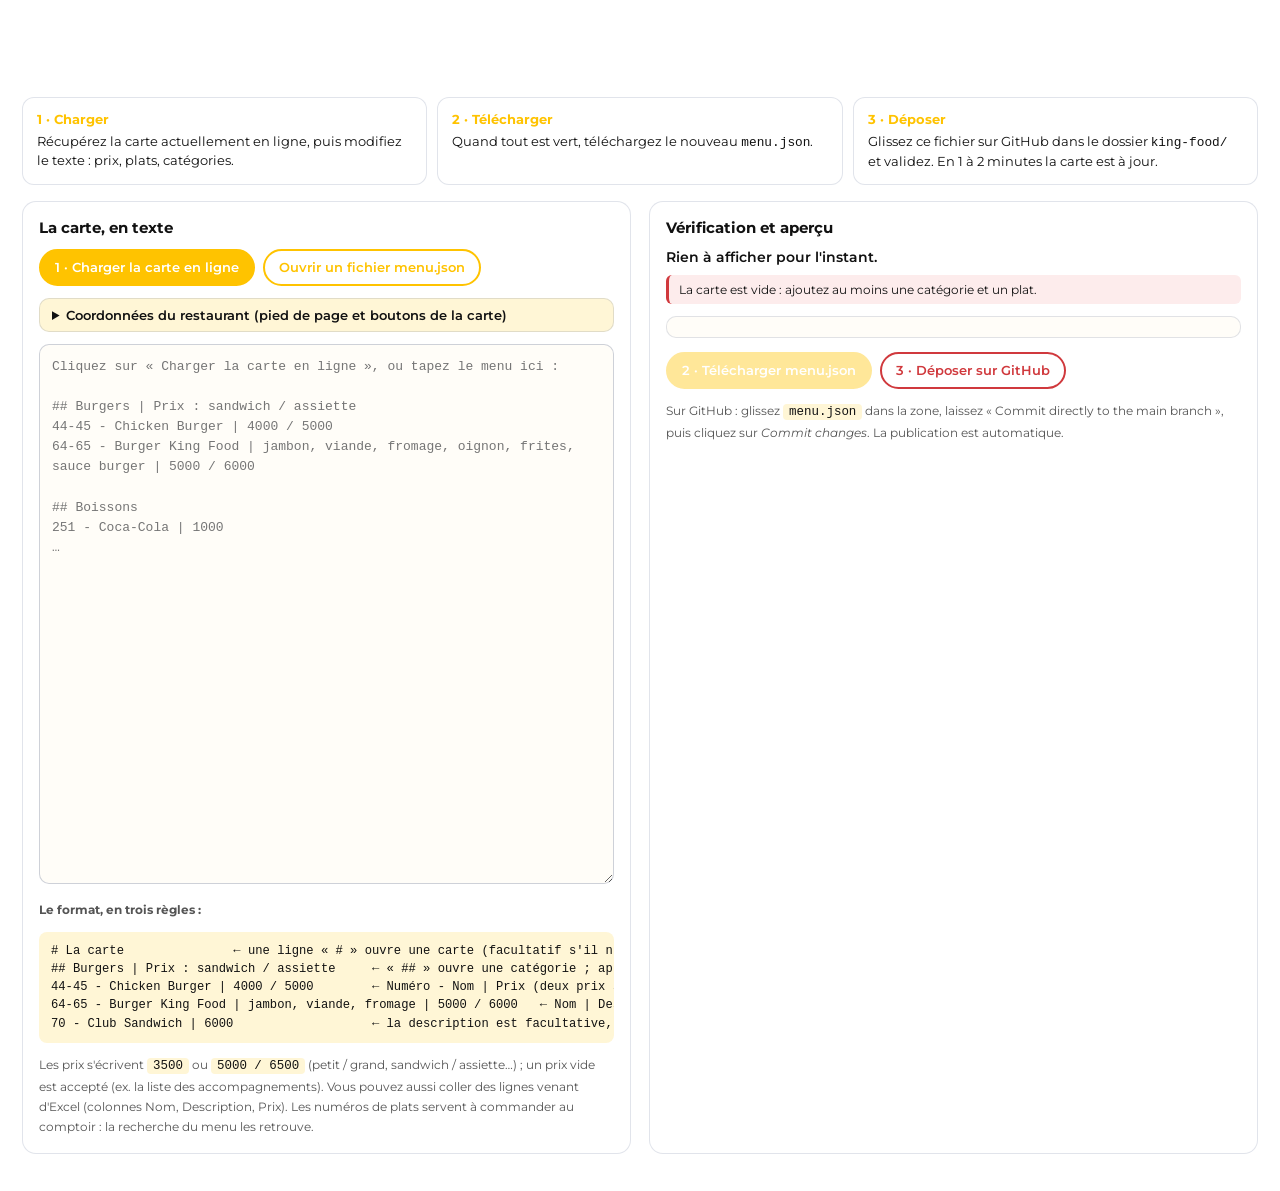
==== outils/importer-carte.html @ 0600dcc7 "KING FOOD : menu par code QR permanent, mis à jour via menu.json Le QR encode définitivement https:/" ====
<!DOCTYPE html>
<html lang="fr">
<head>
<meta charset="UTF-8">
<meta name="viewport" content="width=device-width, initial-scale=1">
<title>Mettre la carte à jour — KING FOOD</title>
<meta name="robots" content="noindex,nofollow">
<link rel="preconnect" href="https://fonts.googleapis.com">
<link rel="preconnect" href="https://fonts.gstatic.com" crossorigin>
<link href="https://fonts.googleapis.com/css2?family=Montserrat:wght@400;600;700;800&display=swap" rel="stylesheet">
<link rel="stylesheet" href="../identite.css">
<link rel="icon" href="../icone-192.png">
<style>
:root{--blue-900:var(--kf-primaire-fonce);--blue:var(--kf-primaire);--red:var(--kf-accent);--cream:var(--kf-fond);--sand:var(--kf-fond-doux);--ink:var(--kf-texte);--ink-soft:var(--kf-texte-doux);--ok:#1B7F4B}
*{box-sizing:border-box}
body{margin:0;font-family:var(--kf-police-texte);background:var(--cream);color:var(--ink)}
header{background:var(--blue-900);color:#fff;padding:18px 22px}
header h1{margin:0;font-size:1.15rem}
header p{margin:6px 0 0;font-size:.84rem;opacity:.85}
header a{color:#fff}
.etapes{display:grid;grid-template-columns:repeat(3,1fr);gap:10px;padding:16px 22px 0;max-width:1400px;margin:0 auto}
.etape{background:#fff;border-radius:12px;padding:12px 14px;font-size:.8rem;border:1px solid rgba(11,33,88,.12);line-height:1.5}
.etape b{display:block;color:var(--blue);margin-bottom:3px}
main{display:grid;grid-template-columns:1fr 1fr;gap:18px;padding:16px 22px 40px;max-width:1400px;margin:0 auto}
section,aside{background:#fff;border:1px solid rgba(11,33,88,.12);border-radius:14px;padding:16px;min-width:0}
h2{font-size:.95rem;margin:0 0 12px;color:var(--blue-900)}
.toolbar{display:flex;flex-wrap:wrap;gap:8px;margin-bottom:12px}
.btn{display:inline-flex;align-items:center;gap:6px;padding:9px 14px;border-radius:999px;border:2px solid var(--blue);background:#fff;color:var(--blue);font:inherit;font-size:.8rem;font-weight:600;cursor:pointer;text-decoration:none}
.btn.primary{background:var(--blue);color:#fff}
.btn.rouge{border-color:var(--red);color:var(--red)}
.btn:disabled,.btn[aria-disabled="true"]{opacity:.4;cursor:not-allowed;pointer-events:none}
textarea{width:100%;min-height:540px;font:13px/1.55 ui-monospace,Menlo,Consolas,monospace;padding:12px;border:1px solid rgba(11,33,88,.2);border-radius:10px;resize:vertical;background:#FFFDF8;color:var(--ink)}
textarea:focus{outline:2px solid var(--blue);outline-offset:1px}
details{margin-bottom:12px;border:1px solid rgba(11,33,88,.12);border-radius:10px;padding:8px 12px;background:var(--sand)}
summary{cursor:pointer;font-weight:600;font-size:.84rem}
.champs{display:grid;grid-template-columns:1fr 1fr;gap:8px;margin-top:10px}
.champs label{font-size:.7rem;color:var(--ink-soft);display:flex;flex-direction:column;gap:3px}
.champs input{font:inherit;font-size:.84rem;padding:7px 9px;border:1px solid rgba(11,33,88,.2);border-radius:8px;background:#fff}
.champs .large{grid-column:1 / -1}
.aide{font-size:.78rem;color:var(--ink-soft);margin-top:12px;line-height:1.6}
.aide code{background:var(--sand);padding:1px 6px;border-radius:4px;color:var(--ink);white-space:nowrap}
.aide pre{background:var(--sand);padding:10px 12px;border-radius:8px;overflow:auto;color:var(--ink);font-size:.76rem;line-height:1.5}
.stats{font-size:.86rem;font-weight:600;margin-bottom:10px}
.stats.ok{color:var(--ok)} .stats.ko{color:var(--red)}
.erreurs{margin:0 0 12px;padding:0;list-style:none;display:grid;gap:6px;max-height:180px;overflow:auto}
.erreurs li{background:#FDECEC;border-left:3px solid var(--red);padding:7px 10px;border-radius:6px;font-size:.78rem}
.apercu{max-height:520px;overflow:auto;border:1px solid rgba(11,33,88,.12);border-radius:10px;padding:10px 14px;font-size:.84rem;background:#FFFDF8}
.apercu h3{font-size:.92rem;margin:14px 0 6px;color:var(--blue-900);border-bottom:2px solid var(--red);padding-bottom:4px}
.apercu h4{font-size:.74rem;text-transform:uppercase;letter-spacing:.06em;margin:12px 0 6px;color:var(--blue)}
.apercu .it{display:flex;gap:10px;justify-content:space-between;padding:4px 0;border-bottom:1px dashed rgba(11,33,88,.12)}
.apercu .it small{display:block;color:var(--ink-soft);font-size:.73rem}
.apercu .px{white-space:nowrap;font-weight:600;color:var(--blue)}
.apercu .num{color:var(--ink-soft);font-weight:700;font-size:.74rem}
.apercu .note{margin:0 0 6px;font-size:.76rem;color:var(--ink-soft);font-style:italic}
.message{font-size:.8rem;padding:8px 12px;border-radius:8px;background:var(--sand);margin-bottom:10px;display:none}
.message.visible{display:block}
@media (max-width:900px){main,.etapes{grid-template-columns:1fr}textarea{min-height:320px}.apercu{max-height:360px}}
</style>
</head>
<body>

<header>
  <h1>Mettre la carte à jour — KING FOOD</h1>
  <p>Le code QR imprimé ne change jamais : il pointe vers <a href="../" target="_blank" rel="noopener">hospiceantonio.github.io/kingfood/</a>.
     Vous remplacez seulement le fichier <strong>menu.json</strong> et la nouvelle carte apparaît sur les téléphones.</p>
</header>

<div class="etapes">
  <div class="etape"><b>1 · Charger</b> Récupérez la carte actuellement en ligne, puis modifiez le texte : prix, plats, catégories.</div>
  <div class="etape"><b>2 · Télécharger</b> Quand tout est vert, téléchargez le nouveau <code>menu.json</code>.</div>
  <div class="etape"><b>3 · Déposer</b> Glissez ce fichier sur GitHub dans le dossier <code>king-food/</code> et validez. En 1 à 2 minutes la carte est à jour.</div>
</div>

<main>
  <section>
    <h2>La carte, en texte</h2>
    <div class="toolbar">
      <button type="button" class="btn primary" id="btnCharger">1 · Charger la carte en ligne</button>
      <label class="btn">Ouvrir un fichier menu.json<input type="file" id="fichier" accept=".json,application/json" hidden></label>
    </div>
    <div class="message" id="message"></div>

    <details id="infos">
      <summary>Coordonnées du restaurant (pied de page et boutons de la carte)</summary>
      <div class="champs">
        <label>Nom<input id="f-nom"></label>
        <label>Sous-titre<input id="f-sousTitre"></label>
        <label class="large">Adresse<input id="f-adresse"></label>
        <label>Téléphone du bouton « Appeler »<input id="f-telephone" placeholder="+229 01 96 96 96 93"></label>
        <label class="large">Tous les numéros affichés (texte libre)<input id="f-telephones" placeholder="Fidjrossè : +229 … — Akpakpa : +229 …"></label>
        <label>WhatsApp (chiffres seuls, avec 229)<input id="f-whatsapp" placeholder="2290166076999" inputmode="numeric"></label>
        <label>E-mail<input id="f-email" type="email"></label>
        <label>Horaires<input id="f-horaires"></label>
        <label class="large">Lien Google Maps<input id="f-maps"></label>
        <label class="large">Réseaux sociaux (texte libre)<input id="f-reseaux" placeholder="Facebook · Instagram · TikTok : KING FOOD COTONOU"></label>
        <label>Devise (après le prix)<input id="f-devise" placeholder="F"></label>
        <label class="large">Mention en bas de carte<input id="f-mention" placeholder="Prix en francs CFA, service compris"></label>
        <label>Date de la carte<input id="f-date" type="date"></label>
      </div>
    </details>

    <textarea id="texte" spellcheck="false" placeholder="Cliquez sur « Charger la carte en ligne », ou tapez le menu ici :

## Burgers | Prix : sandwich / assiette
44-45 - Chicken Burger | 4000 / 5000
64-65 - Burger King Food | jambon, viande, fromage, oignon, frites, sauce burger | 5000 / 6000

## Boissons
251 - Coca-Cola | 1000
…"></textarea>

    <div class="aide">
      <strong>Le format, en trois règles :</strong>
      <pre># La carte               ← une ligne « # » ouvre une carte (facultatif s'il n'y en a qu'une)
## Burgers | Prix : sandwich / assiette     ← « ## » ouvre une catégorie ; après « | », une note
44-45 - Chicken Burger | 4000 / 5000        ← Numéro - Nom | Prix (deux prix séparés par « / »)
64-65 - Burger King Food | jambon, viande, fromage | 5000 / 6000   ← Nom | Description | Prix
70 - Club Sandwich | 6000                   ← la description est facultative, le numéro aussi</pre>
      Les prix s'écrivent <code>3500</code> ou <code>5000 / 6500</code> (petit / grand, sandwich / assiette…) ;
      un prix vide est accepté (ex. la liste des accompagnements). Vous pouvez aussi coller des lignes
      venant d'Excel (colonnes Nom, Description, Prix). Les numéros de plats servent à commander au comptoir :
      la recherche du menu les retrouve.
    </div>
  </section>

  <aside>
    <h2>Vérification et aperçu</h2>
    <div class="stats" id="stats">Rien à afficher pour l'instant.</div>
    <ul class="erreurs" id="erreurs"></ul>
    <div class="apercu" id="apercu"></div>
    <div class="toolbar" style="margin:14px 0 0">
      <button type="button" class="btn primary" id="btnTelecharger" disabled>2 · Télécharger menu.json</button>
      <a class="btn rouge" id="lienDepot" target="_blank" rel="noopener">3 · Déposer sur GitHub</a>
    </div>
    <p class="aide">Sur GitHub : glissez <code>menu.json</code> dans la zone, laissez « Commit directly to the main branch »,
       puis cliquez sur <em>Commit changes</em>. La publication est automatique.</p>
  </aside>
</main>

<script>
/* =========================================================
   OUTIL D'IMPORT — tout se passe dans le navigateur.
   Aucun mot de passe, aucun envoi : on produit un menu.json
   que l'on dépose ensuite soi-même sur GitHub.
   ========================================================= */

// GitHub redirige de lui-même vers le nouveau nom si le dépôt est renommé.
const DEPOT = 'hospiceantonio/kingfood';
const DOSSIER_CARTE = '';   // menu.json est à la racine du dépôt
const SOURCE_EN_LIGNE = '../menu.json';

const CHAMPS = ['nom','sousTitre','adresse','telephone','telephones','whatsapp','email','horaires','maps','reseaux','devise','mention'];
const DEFAUTS = {
  nom: 'KING FOOD',
  sousTitre: 'Vous êtes entre de bonnes mains',
  adresse: 'Cotonou — Fidjrossè · Akpakpa (Sine Concorde)',
  telephone: '+229 01 96 96 96 93',
  telephones: 'Fidjrossè : +229 01 96 96 96 93 · +229 01 51 54 54 15 — Akpakpa : +229 01 59 88 99 88 · +229 01 40 95 95 19',
  whatsapp: '',
  email: '',
  horaires: 'Ouvert tous les jours à partir de 10h',
  maps: 'https://www.google.com/maps/search/?api=1&query=King+Food+Cotonou',
  reseaux: 'Facebook · Instagram · TikTok : KING FOOD COTONOU',
  devise: 'F',
  mention: 'Service livraison disponible. Prix en francs CFA.'
};

const $ = id => document.getElementById(id);
let menuCourant = null;

/* ---------- Utilitaires ---------- */

function normaliser(txt){
  return String(txt).normalize('NFD').replace(/[̀-ͯ]/g, '').toLowerCase();
}
function slug(txt){
  return normaliser(txt).replace(/[^a-z0-9]+/g, '-').replace(/^-+|-+$/g, '') || 'x';
}
function unique(id, pris){
  let candidat = id, i = 2;
  while (pris.has(candidat)) candidat = `${id}-${i++}`;
  pris.add(candidat);
  return candidat;
}
function echapper(txt){
  return String(txt).replace(/[&<>"']/g, c => ({ '&':'&amp;','<':'&lt;','>':'&gt;','"':'&quot;',"'":'&#39;' }[c]));
}
function aujourdhui(){
  const d = new Date();
  return `${d.getFullYear()}-${String(d.getMonth()+1).padStart(2,'0')}-${String(d.getDate()).padStart(2,'0')}`;
}

/* « 3500 » ou « 3.500 » ; deux prix séparés par « / » ; vide autorisé (plat sans prix) ; null si illisible. */
function normaliserPrix(brut){
  const texte = String(brut).trim();
  if (!texte) return '';
  const parties = texte.split('/').map(p => p.replace(/[\s  ]/g, ''));
  for (const p of parties){
    if (!/^\d+(?:\.\d{3})*$/.test(p)) return null;
  }
  return parties.join(' / ');
}
/* « 45 - Chicken Burger » ou « 40-41 - Burger végétarien » : le numéro du plat, puis son nom. */
const NUMERO = /^(\d+(?:-\d+)?)\s+-\s+(.+)$/;

/* ---------- Conversions ---------- */

function texteDepuisMenu(menu){
  return (menu.salles || []).map(s => {
    const blocs = s.categories.map(c => {
      const titre = c.note ? `## ${c.label} | ${c.note}` : `## ${c.label}`;
      const lignes = c.items.map(it => {
        const nom = it.numero ? `${it.numero} - ${it.nom}` : it.nom;
        return it.description ? `${nom} | ${it.description} | ${it.prix}` : `${nom} | ${it.prix}`;
      });
      return [titre, ...lignes].join('\n');
    });
    return [`# ${s.label}`, '', blocs.join('\n\n')].join('\n');
  }).join('\n\n\n') + '\n';
}

function menuDepuisTexte(texte){
  const erreurs = [];
  const salles = [];
  const idsSalles = new Set();
  let salle = null, cat = null, idsCats = null;

  const nouvelleSalle = (label) => {
    idsCats = new Set();
    salle = { id: unique(slug(label), idsSalles), label, categories: [] };
    salles.push(salle);
    cat = null;
  };

  texte.split(/\r?\n/).forEach((brut, i) => {
    const ligne = brut.trim();
    const num = i + 1;
    if (!ligne) return;

    if (/^##/.test(ligne)){
      const corps = ligne.replace(/^#+\s*/, '');
      const sep = corps.indexOf('|');
      const label = (sep >= 0 ? corps.slice(0, sep) : corps).trim();
      const note = sep >= 0 ? corps.slice(sep + 1).trim() : '';
      if (!label){ erreurs.push(`Ligne ${num} : le titre de catégorie est vide.`); return; }
      if (!salle) nouvelleSalle('La carte');
      cat = { id: unique(slug(label), idsCats), label };
      if (note) cat.note = note;
      cat.items = [];
      salle.categories.push(cat);
      return;
    }
    if (/^#/.test(ligne)){
      const label = ligne.replace(/^#+\s*/, '').trim();
      if (!label){ erreurs.push(`Ligne ${num} : le titre de carte est vide.`); return; }
      nouvelleSalle(label);
      return;
    }

    const parts = ligne.split(ligne.includes('|') ? '|' : '\t').map(s => s.trim());
    if (parts.length < 2 || parts.length > 3){
      erreurs.push(`Ligne ${num} : écrivez « Nom | Prix » ou « Nom | Description | Prix » — reçu « ${ligne.slice(0, 50)} ».`);
      return;
    }
    if (!cat){
      erreurs.push(`Ligne ${num} : ajoutez un titre de catégorie (## …) avant « ${parts[0]} ».`);
      return;
    }
    let nom = parts[0], numero = '';
    const m = nom.match(NUMERO);
    if (m){ numero = m[1]; nom = m[2].trim(); }
    const prixBrut = parts[parts.length - 1];
    const prix = normaliserPrix(prixBrut);
    if (!nom){ erreurs.push(`Ligne ${num} : le nom du plat est vide.`); return; }
    if (prix === null){
      erreurs.push(`Ligne ${num} : prix illisible « ${prixBrut} » pour « ${nom} » — écrivez 3500, 3.500 ou 5000 / 6500 (laissez vide s'il n'y a pas de prix).`);
      return;
    }
    const item = {};
    if (numero) item.numero = numero;
    item.nom = nom;
    if (parts.length === 3 && parts[1]) item.description = parts[1];
    item.prix = prix;
    cat.items.push(item);
  });

  salles.forEach(s => {
    if (!s.categories.length) erreurs.push(`La carte « ${s.label} » n'a aucune catégorie.`);
    s.categories.forEach(c => {
      if (!c.items.length && !c.note) erreurs.push(`La catégorie « ${c.label} » (${s.label}) est vide : ajoutez des plats, ou une note après « | » dans son titre.`);
    });
  });
  if (!salles.length) erreurs.push('La carte est vide : ajoutez au moins une catégorie et un plat.');

  return { salles, erreurs };
}

function lireInfos(){
  const infos = {};
  CHAMPS.forEach(k => { const v = $(`f-${k}`).value.trim(); if (v) infos[k] = v; });
  return infos;
}
function ecrireInfos(infos){
  CHAMPS.forEach(k => { $(`f-${k}`).value = (infos && infos[k]) || ''; });
}

function produireMenu(){
  const { salles, erreurs } = menuDepuisTexte($('texte').value);
  const date = $('f-date').value || aujourdhui();
  if (!/^\d{4}-\d{2}-\d{2}$/.test(date)) erreurs.push('La date de la carte est invalide.');
  const menu = { $schema: './menu.schema.json', version: 1, miseAJour: date, restaurant: lireInfos(), salles };
  return { menu, erreurs };
}

/* ---------- Affichage ---------- */

function afficherApercu(menu){
  $('apercu').innerHTML = menu.salles.map(s => `
    <h3>${echapper(s.label)}</h3>
    ${s.categories.map(c => `
      <h4>${echapper(c.label)}</h4>
      ${c.note ? `<p class="note">${echapper(c.note)}</p>` : ''}
      ${c.items.map(it => `
        <div class="it">
          <span>${it.numero ? `<b class="num">${echapper(it.numero)}</b> ` : ''}${echapper(it.nom)}${it.description ? `<small>${echapper(it.description)}</small>` : ''}</span>
          <span class="px">${it.prix ? echapper(it.prix) + ' ' + echapper(menu.restaurant.devise || 'F') : ''}</span>
        </div>`).join('')}
    `).join('')}
  `).join('');
}

function rafraichir(){
  const { menu, erreurs } = produireMenu();
  const nbCats = menu.salles.reduce((n, s) => n + s.categories.length, 0);
  const nbItems = menu.salles.reduce((n, s) => n + s.categories.reduce((m, c) => m + c.items.length, 0), 0);

  $('erreurs').innerHTML = erreurs.map(e => `<li>${echapper(e)}</li>`).join('');
  const stats = $('stats');
  if (!$('texte').value.trim()){
    stats.className = 'stats';
    stats.textContent = 'Rien à afficher pour l\'instant.';
  } else if (erreurs.length){
    stats.className = 'stats ko';
    stats.textContent = `${erreurs.length} problème${erreurs.length > 1 ? 's' : ''} à corriger avant de télécharger.`;
  } else {
    stats.className = 'stats ok';
    stats.textContent = `✓ Carte prête : ${menu.salles.length} salle${menu.salles.length > 1 ? 's' : ''} · ${nbCats} catégories · ${nbItems} articles.`;
  }
  afficherApercu(menu);
  menuCourant = erreurs.length ? null : menu;
  $('btnTelecharger').disabled = !menuCourant;
}

function message(txt){
  const el = $('message');
  el.textContent = txt;
  el.classList.toggle('visible', Boolean(txt));
}

/* ---------- Chargement ---------- */

function chargerMenu(menu, origine){
  if (!menu || !Array.isArray(menu.salles)) throw new Error('Ce fichier n\'est pas un menu.json valide.');
  ecrireInfos(menu.restaurant || DEFAUTS);
  $('f-date').value = aujourdhui();
  $('texte').value = texteDepuisMenu(menu);
  rafraichir();
  message(`Carte chargée ${origine}${menu.miseAJour ? ` (datée du ${menu.miseAJour})` : ''}. Modifiez le texte, puis téléchargez.`);
}

$('btnCharger').addEventListener('click', async () => {
  message('Chargement…');
  try {
    const rep = await fetch(`${SOURCE_EN_LIGNE}?v=${Date.now()}`, { cache: 'no-store' });
    if (!rep.ok) throw new Error(`HTTP ${rep.status}`);
    chargerMenu(await rep.json(), 'depuis le site en ligne');
  } catch (err){
    message('Impossible de lire la carte en ligne depuis ici — utilisez « Ouvrir un fichier menu.json » (le fichier menu.json est dans le dossier king-food/).');
    console.warn(err);
  }
});

$('fichier').addEventListener('change', e => {
  const f = e.target.files[0];
  if (!f) return;
  const lecteur = new FileReader();
  lecteur.onload = () => {
    try { chargerMenu(JSON.parse(lecteur.result), `depuis ${f.name}`); }
    catch (err){ message(`Fichier illisible : ${err.message}`); }
  };
  lecteur.readAsText(f, 'utf-8');
  e.target.value = '';
});

/* ---------- Téléchargement ---------- */

function telecharger(){
  if (!menuCourant) return;
  const blob = new Blob([JSON.stringify(menuCourant, null, 2) + '\n'], { type: 'application/json' });
  const a = document.createElement('a');
  a.href = URL.createObjectURL(blob);
  a.download = 'menu.json';
  document.body.appendChild(a);
  a.click();
  a.remove();
  setTimeout(() => URL.revokeObjectURL(a.href), 2000);
  message('menu.json téléchargé — passez à l\'étape 3 : déposez-le sur GitHub dans le dossier king-food/.');
}
$('btnTelecharger').addEventListener('click', telecharger);
document.addEventListener('keydown', e => {
  if ((e.ctrlKey || e.metaKey) && e.key.toLowerCase() === 's'){ e.preventDefault(); telecharger(); }
});

/* ---------- Démarrage ---------- */

$('lienDepot').href = `https://github.com/${DEPOT}/upload/main${DOSSIER_CARTE ? '/' + DOSSIER_CARTE : ''}`;
ecrireInfos(DEFAUTS);
$('f-date').value = aujourdhui();
$('texte').addEventListener('input', rafraichir);
CHAMPS.forEach(k => $(`f-${k}`).addEventListener('input', rafraichir));
$('f-date').addEventListener('input', rafraichir);
rafraichir();
</script>
</body>
</html>
---- identite.css ----
/* =========================================================
   CHARTE GRAPHIQUE KING FOOD — le seul fichier à ajuster pour les
   couleurs et les polices. La page carte, l'outil d'import et les
   supports d'impression lisent tous ces variables.
   Relevée sur le logo et le menu imprimé : jaune, noir, blanc,
   rouge d'accent (descriptions, bandes), capitales très grasses.
   Le logo se dépose dans ce dossier sous le nom logo.png.
   ========================================================= */
:root{
  --kf-jaune:#FFC300;
  --kf-noir:#111111;
  --kf-rouge:#D0393D;
  --kf-blanc:#FFFFFF;

  --kf-primaire:var(--kf-jaune);        /* cartouches de catégories, onglet actif, liseré */
  --kf-sur-primaire:var(--kf-noir);     /* texte posé sur le jaune */
  --kf-accent:var(--kf-rouge);          /* descriptions des plats, mots en avant */
  --kf-fond:var(--kf-blanc);            /* fond de page */
  --kf-fond-doux:#FFF6D6;               /* pied de page, cartouches doux (jaune très pâle) */
  --kf-texte:var(--kf-noir);
  --kf-texte-doux:#555555;
  --kf-entete-fond:var(--kf-blanc);     /* en-tête : blanc comme la couverture du menu */
  --kf-entete-texte:var(--kf-noir);
  --kf-barre-fond:var(--kf-noir);       /* barre d'actions en bas d'écran */
  --kf-barre-texte:var(--kf-jaune);

  --kf-police-titre:'Montserrat', 'Poppins', Arial, sans-serif;   /* capitales grasses du menu */
  --kf-police-texte:'Montserrat', 'Poppins', Arial, sans-serif;
}
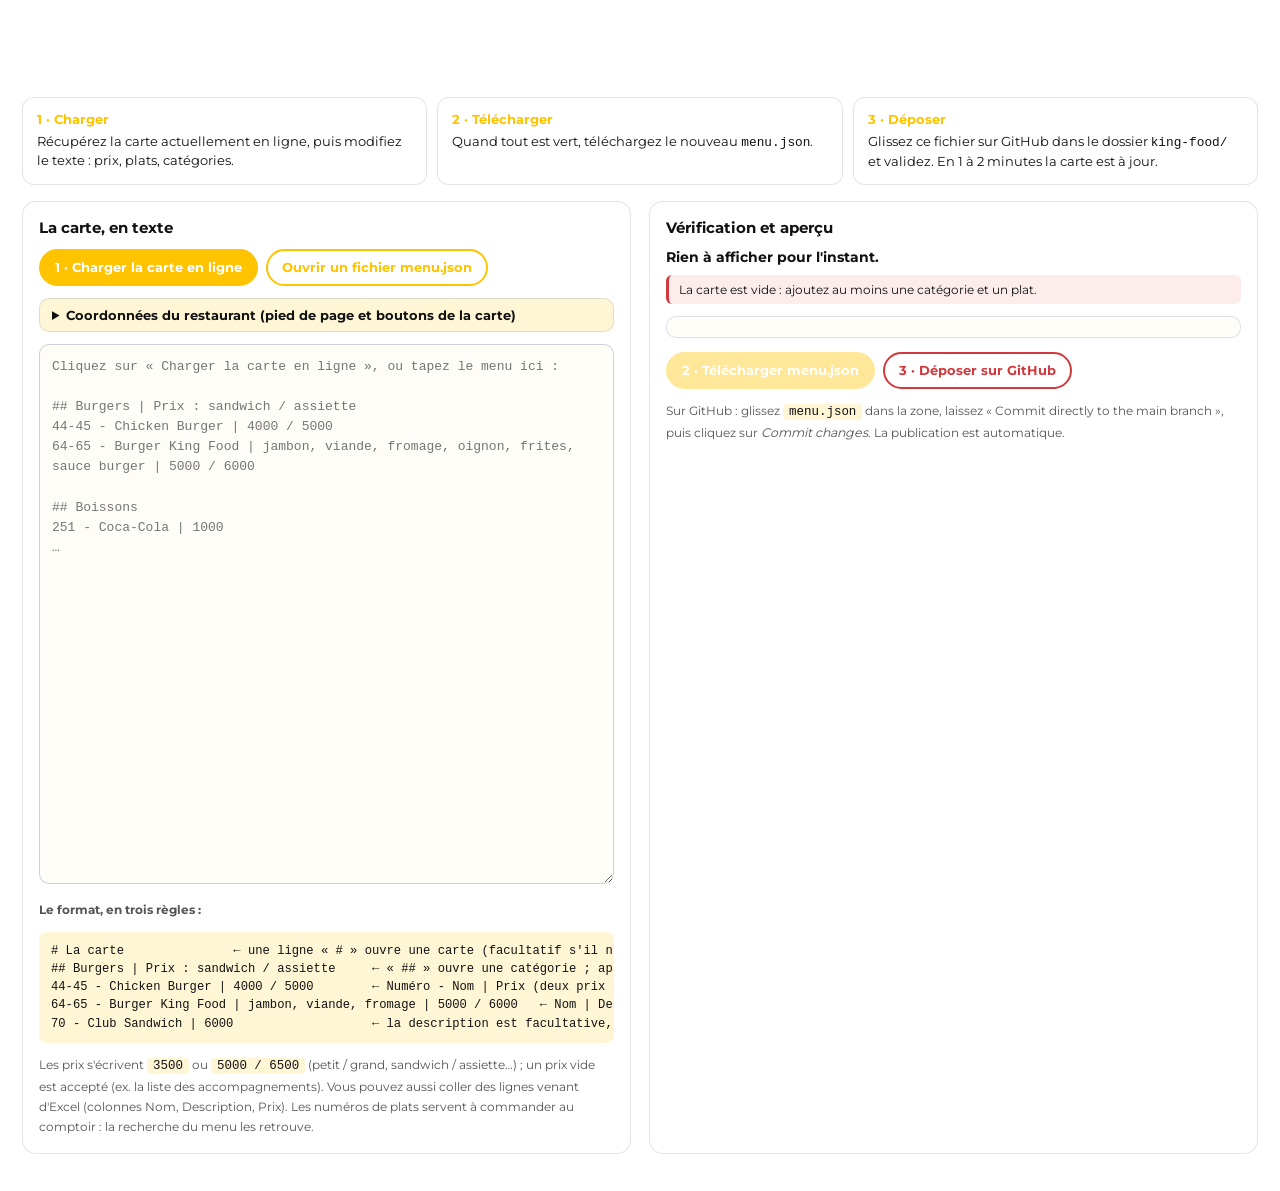
==== commit 9b6ed96e: "Page plus rapide à ouvrir : polices locales, logo allégé, affichage immédiat - Montserrat hébergée d" ====
--- a/outils/importer-carte.html
+++ b/outils/importer-carte.html
@@ -5,9 +5,7 @@
 <meta name="viewport" content="width=device-width, initial-scale=1">
 <title>Mettre la carte à jour — KING FOOD</title>
 <meta name="robots" content="noindex,nofollow">
-<link rel="preconnect" href="https://fonts.googleapis.com">
-<link rel="preconnect" href="https://fonts.gstatic.com" crossorigin>
-<link href="https://fonts.googleapis.com/css2?family=Montserrat:wght@400;600;700;800&display=swap" rel="stylesheet">
+<link rel="stylesheet" href="../polices/polices.css">
 <link rel="stylesheet" href="../identite.css">
 <link rel="icon" href="../icone-192.png">
 <style>
--- a/polices/polices.css
+++ b/polices/polices.css
@@ -0,0 +1,6 @@
+/* Montserrat (licence OFL), hébergée ici même : aucune connexion vers Google Fonts.
+   font-display: swap → le texte s'affiche tout de suite avec la police de secours,
+   Montserrat prend le relais dès qu'elle est arrivée. */
+@font-face{font-family:'Montserrat';font-style:normal;font-weight:400;font-display:swap;src:url(montserrat-400.woff2) format('woff2')}
+@font-face{font-family:'Montserrat';font-style:normal;font-weight:700;font-display:swap;src:url(montserrat-700.woff2) format('woff2')}
+@font-face{font-family:'Montserrat';font-style:normal;font-weight:800;font-display:swap;src:url(montserrat-800.woff2) format('woff2')}
